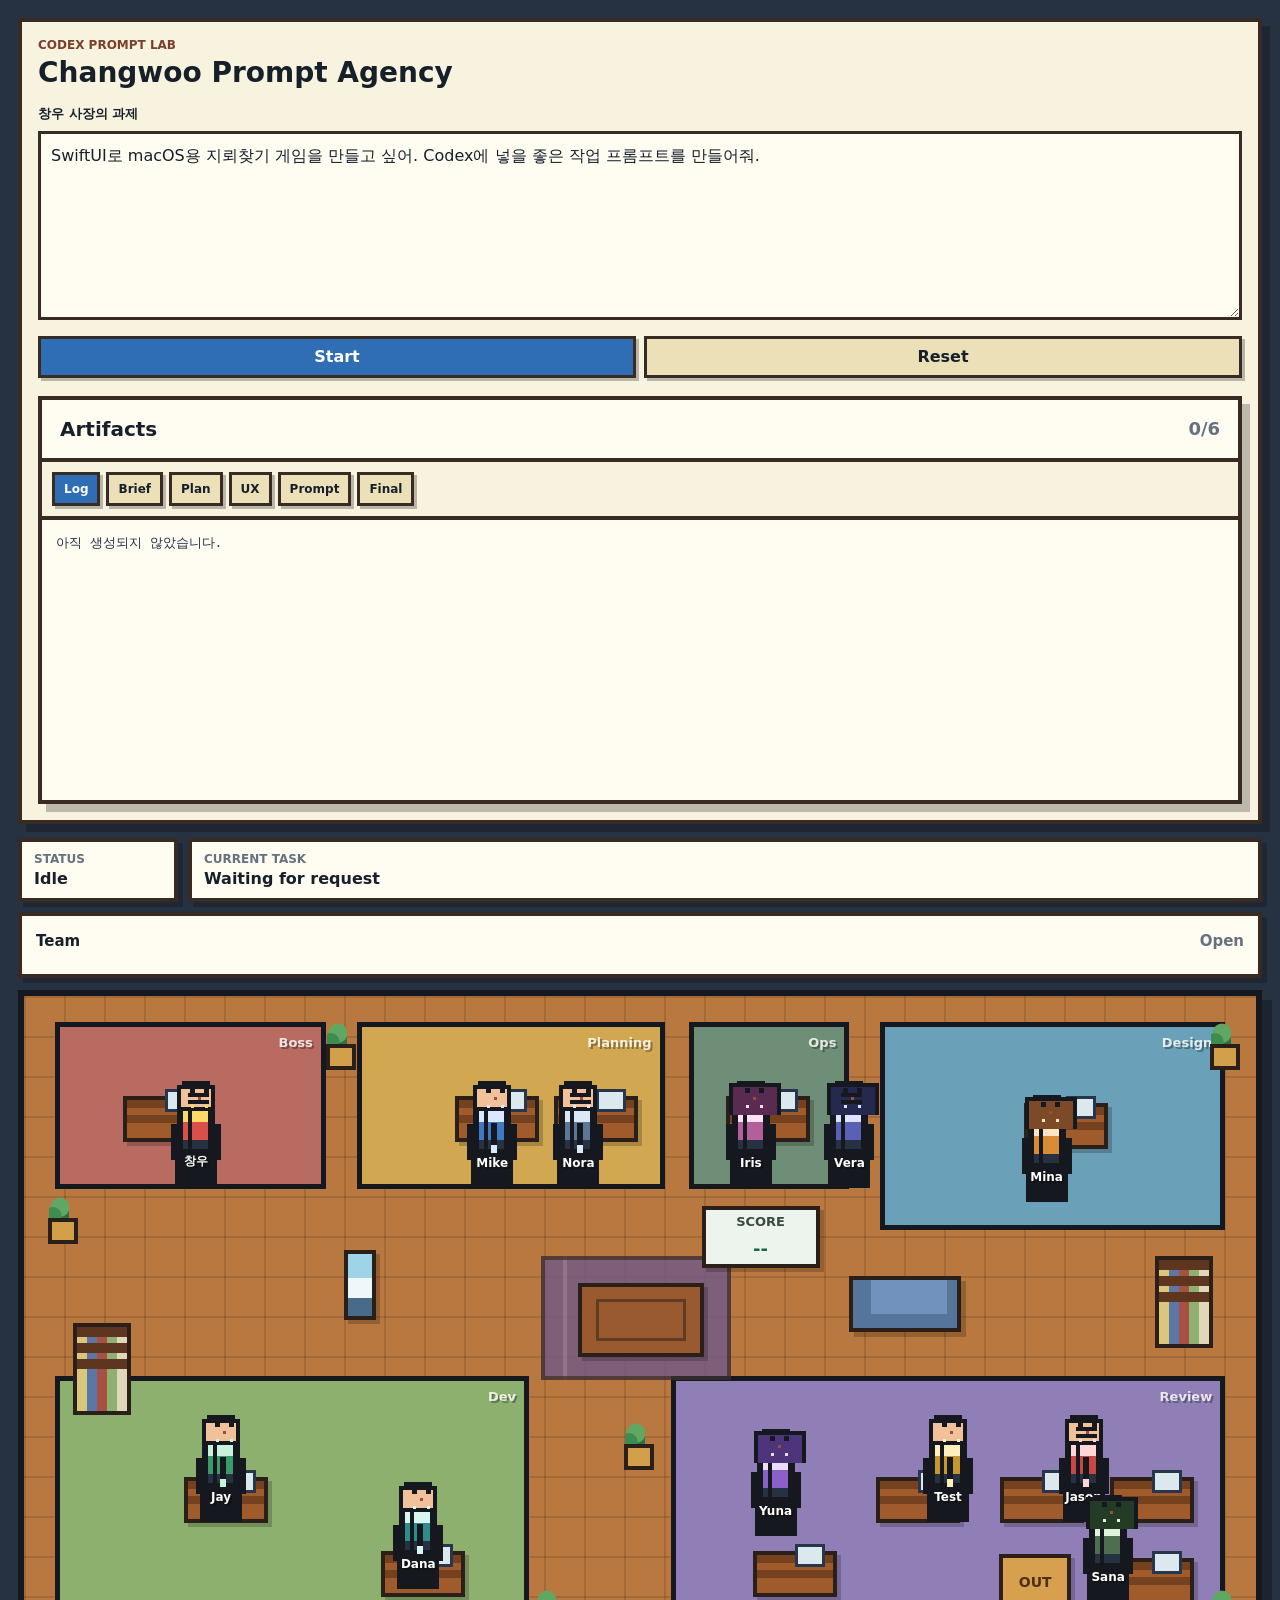
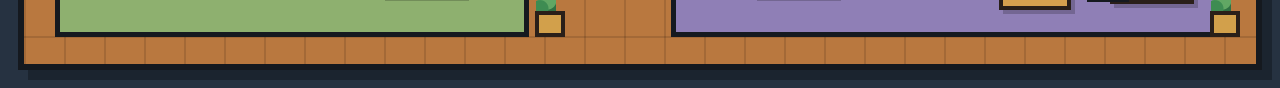
==== office-game.html @ 357b3145 "Add chat export clear and score fallback support" ====
<!doctype html>
<html lang="ko">
  <head>
    <meta charset="utf-8" />
    <meta name="viewport" content="width=device-width, initial-scale=1" />
    <title>Pixel AI Agency Office</title>
    <link rel="stylesheet" href="./office-game.css" />
  </head>
  <body>
    <main class="game-shell">
      <section class="game-layout">
        <aside class="side-panel">
          <div class="brand-block">
            <p class="eyebrow">Codex prompt lab</p>
            <h1>Changwoo Prompt Agency</h1>
          </div>

          <label for="requestInput">창우 사장의 과제</label>
          <textarea id="requestInput" rows="7">SwiftUI로 macOS용 지뢰찾기 게임을 만들고 싶어. Codex에 넣을 좋은 작업 프롬프트를 만들어줘.</textarea>

          <div class="button-row">
            <button id="startButton" type="button">Start</button>
            <button id="resetButton" class="secondary" type="button">Reset</button>
          </div>

          <aside class="artifact-panel" id="artifactPanel">
            <div class="panel-head">
              <button id="artifactToggle" class="artifact-toggle" type="button" aria-expanded="true">
                <span>Artifacts</span>
                <strong id="artifactCount">0/6</strong>
              </button>
            </div>
            <div class="artifact-tabs">
              <button class="artifact-tab active" data-artifact="log">Log</button>
              <button class="artifact-tab" data-artifact="brief">Brief</button>
              <button class="artifact-tab" data-artifact="plan">Plan</button>
              <button class="artifact-tab" data-artifact="design">UX</button>
              <button class="artifact-tab" data-artifact="dev">Prompt</button>
              <button class="artifact-tab" data-artifact="final">Final</button>
            </div>
            <pre id="artifactOutput">아직 실행 전입니다.</pre>
          </aside>
        </aside>

        <section class="office-wrap">
          <div class="hud">
            <div>
              <span>Status</span>
              <strong id="statusText">Idle</strong>
            </div>
            <div>
              <span>Current task</span>
              <strong id="taskText">Waiting for request</strong>
            </div>
            <details class="team-drawer">
              <summary>Team</summary>
              <div class="team-drawer-body">
                <section class="team-list" aria-label="AI agents">
                  <button class="team-member" type="button" data-agent-card="changwoo">
                    <span class="swatch boss"></span>
                    <span>
                      <strong>창우</strong>
                      <small>Boss</small>
                    </span>
                  </button>
                  <button class="team-member" type="button" data-agent-card="mike">
                    <span class="swatch pm"></span>
                    <span>
                      <strong>Mike</strong>
                      <small>PM</small>
                    </span>
                  </button>
                  <button class="team-member" type="button" data-agent-card="mina">
                    <span class="swatch design"></span>
                    <span>
                      <strong>Mina</strong>
                      <small>UX Planner</small>
                    </span>
                  </button>
                  <button class="team-member" type="button" data-agent-card="jay">
                    <span class="swatch dev"></span>
                    <span>
                      <strong>Jay</strong>
                      <small>Tech Writer</small>
                    </span>
                  </button>
                  <button class="team-member" type="button" data-agent-card="yuna">
                    <span class="swatch review"></span>
                    <span>
                      <strong>Yuna</strong>
                      <small>QA Reviewer</small>
                    </span>
                  </button>
                  <button class="team-member" type="button" data-agent-card="nora">
                    <span class="swatch scope"></span>
                    <span>
                      <strong>Nora</strong>
                      <small>Scope</small>
                    </span>
                  </button>
                  <button class="team-member" type="button" data-agent-card="dana">
                    <span class="swatch dx"></span>
                    <span>
                      <strong>Dana</strong>
                      <small>DX</small>
                    </span>
                  </button>
                  <button class="team-member" type="button" data-agent-card="testkim">
                    <span class="swatch qa"></span>
                    <span>
                      <strong>Test Kim</strong>
                      <small>QA</small>
                    </span>
                  </button>
                  <button class="team-member" type="button" data-agent-card="jason">
                    <span class="swatch redteam"></span>
                    <span>
                      <strong>Jason</strong>
                      <small>Red Team</small>
                    </span>
                  </button>
                  <button class="team-member" type="button" data-agent-card="sana">
                    <span class="swatch security"></span>
                    <span>
                      <strong>Sana</strong>
                      <small>Security</small>
                    </span>
                  </button>
                  <button class="team-member" type="button" data-agent-card="iris">
                    <span class="swatch editor"></span>
                    <span>
                      <strong>Iris</strong>
                      <small>Editor</small>
                    </span>
                  </button>
                  <button class="team-member" type="button" data-agent-card="vera">
                    <span class="swatch judge"></span>
                    <span>
                      <strong>Vera</strong>
                      <small>Judge</small>
                    </span>
                  </button>
                </section>
                <form class="agent-chat" id="agentChatForm">
                  <label for="agentQuestion">직원에게 질문</label>
                  <textarea id="agentQuestion" rows="3">Dana DX의 역할이 뭔가요?</textarea>
                  <button id="askAgentButton" type="submit">Ask <span id="selectedAgentLabel">Dana</span></button>
                </form>
                <div class="chat-actions">
                  <button id="exportChatButton" class="secondary compact" type="button">Export</button>
                  <button id="clearChatButton" class="secondary compact" type="button">Clear</button>
                </div>
                <p class="agent-chat-status" id="agentChatStatus">Dana DX 선택됨</p>
                <div class="agent-chat-log" id="agentChatLog" aria-live="polite"></div>
              </div>
            </details>
          </div>

          <div class="office-map" id="officeMap" aria-label="Pixel office map">
            <div class="room boss-room">
              <span>Boss</span>
            </div>
            <div class="room planning-room">
              <span>Planning</span>
            </div>
            <div class="room design-room">
              <span>Design</span>
            </div>
            <div class="room dev-room">
              <span>Dev</span>
            </div>
            <div class="room review-room">
              <span>Review</span>
            </div>
            <div class="room ops-room">
              <span>Ops</span>
            </div>

            <div class="desk desk-boss"></div>
            <div class="desk desk-pm"></div>
            <div class="desk desk-design"></div>
            <div class="desk desk-dev"></div>
            <div class="desk desk-review"></div>
            <div class="desk desk-scope"></div>
            <div class="desk desk-dx"></div>
            <div class="desk desk-qa"></div>
            <div class="desk desk-redteam"></div>
            <div class="desk desk-security"></div>
            <div class="desk desk-editor"></div>
            <div class="desk desk-judge"></div>
            <div class="meeting-table"></div>
            <div class="rug rug-meeting"></div>
            <div class="bookshelf bookshelf-left"></div>
            <div class="bookshelf bookshelf-right"></div>
            <div class="whiteboard whiteboard-main" id="scoreBoard">SCORE<br /><strong>--</strong></div>
            <div class="sofa sofa-lounge"></div>
            <div class="water-cooler"></div>
            <div class="plant plant-a"></div>
            <div class="plant plant-b"></div>
            <div class="plant plant-c"></div>
            <div class="plant plant-d"></div>
            <div class="plant plant-e"></div>
            <div class="plant plant-f"></div>
            <div class="delivery-box" id="deliveryBox">OUT</div>

            <div class="paper request-paper" id="requestPaper">TASK</div>
            <div class="paper brief-paper" id="briefPaper">BRF</div>
            <div class="paper draft-paper" id="draftPaper">CHK</div>
            <div class="paper final-paper" id="finalPaper">PRM</div>

            <div class="agent boss-agent" data-agent="changwoo">
              <div class="speech"></div>
              <div class="sprite"><span></span></div>
              <strong>창우</strong>
            </div>
            <div class="agent pm-agent" data-agent="mike">
              <div class="speech"></div>
              <div class="sprite"><span></span></div>
              <strong>Mike</strong>
            </div>
            <div class="agent design-agent" data-agent="mina">
              <div class="speech"></div>
              <div class="sprite"><span></span></div>
              <strong>Mina</strong>
            </div>
            <div class="agent dev-agent" data-agent="jay">
              <div class="speech"></div>
              <div class="sprite"><span></span></div>
              <strong>Jay</strong>
            </div>
            <div class="agent review-agent" data-agent="yuna">
              <div class="speech"></div>
              <div class="sprite"><span></span></div>
              <strong>Yuna</strong>
            </div>
            <div class="agent scope-agent" data-agent="nora">
              <div class="speech"></div>
              <div class="sprite"><span></span></div>
              <strong>Nora</strong>
            </div>
            <div class="agent dx-agent" data-agent="dana">
              <div class="speech"></div>
              <div class="sprite"><span></span></div>
              <strong>Dana</strong>
            </div>
            <div class="agent qa-agent" data-agent="testkim">
              <div class="speech"></div>
              <div class="sprite"><span></span></div>
              <strong>Test</strong>
            </div>
            <div class="agent redteam-agent" data-agent="jason">
              <div class="speech"></div>
              <div class="sprite"><span></span></div>
              <strong>Jason</strong>
            </div>
            <div class="agent security-agent" data-agent="sana">
              <div class="speech"></div>
              <div class="sprite"><span></span></div>
              <strong>Sana</strong>
            </div>
            <div class="agent editor-agent" data-agent="iris">
              <div class="speech"></div>
              <div class="sprite"><span></span></div>
              <strong>Iris</strong>
            </div>
            <div class="agent judge-agent" data-agent="vera">
              <div class="speech"></div>
              <div class="sprite"><span></span></div>
              <strong>Vera</strong>
            </div>
          </div>
        </section>

      </section>
    </main>

    <script src="./office-game.js"></script>
  </body>
</html>
---- office-game.css ----
:root {
  --ink: #17202a;
  --muted: #66717f;
  --panel: #f7f3df;
  --panel-line: #372b24;
  --floor: #b9783f;
  --floor-dark: #9d6333;
  --wall: #dae7e7;
  --blue-room: #6aa0b8;
  --green-room: #8eb06f;
  --red-room: #b96b62;
  --purple-room: #8f7fb6;
  --yellow-room: #d1a751;
  --boss: #db4f4a;
  --pm: #3f78c5;
  --design: #d88c36;
  --dev: #3c9b6d;
  --review: #8a61c9;
  --scope: #5d7896;
  --dx: #2f8c8c;
  --qa: #c4972f;
  --redteam: #c74747;
  --security: #4d6f50;
  --editor: #b35f9b;
  --judge: #5960b5;
  --scale: min(1px, calc((100vw - 560px) / 980));
}

* {
  box-sizing: border-box;
}

body {
  margin: 0;
  min-height: 100vh;
  background: #263241;
  color: var(--ink);
  font-family:
    Inter, ui-sans-serif, system-ui, -apple-system, BlinkMacSystemFont, "Segoe UI",
    sans-serif;
}

button,
textarea {
  font: inherit;
}

.game-shell {
  min-height: 100vh;
  padding: 18px;
}

.game-layout {
  display: grid;
  grid-template-columns: 280px minmax(0, 1fr);
  gap: 14px;
  max-width: 1740px;
  margin: 0 auto;
}

.side-panel,
.artifact-panel {
  border: 4px solid var(--panel-line);
  background: var(--panel);
  box-shadow: 8px 8px 0 rgba(0, 0, 0, 0.24);
}

.side-panel {
  padding: 16px;
  max-height: calc(100vh - 36px);
  overflow: auto;
}

.brand-block {
  margin-bottom: 18px;
}

.eyebrow {
  margin: 0 0 6px;
  color: #7b3f2f;
  font-size: 12px;
  font-weight: 900;
  text-transform: uppercase;
}

h1,
h2,
p {
  margin-top: 0;
}

h1 {
  margin-bottom: 0;
  font-size: 28px;
  line-height: 1.05;
  letter-spacing: 0;
}

label {
  display: block;
  margin-bottom: 8px;
  font-size: 13px;
  font-weight: 900;
}

textarea {
  width: 100%;
  resize: vertical;
  min-height: 150px;
  padding: 10px;
  border: 3px solid var(--panel-line);
  background: #fffdf2;
  color: var(--ink);
  line-height: 1.45;
}

.button-row {
  display: grid;
  grid-template-columns: 1fr 1fr;
  gap: 8px;
  margin: 12px 0 18px;
}

button {
  min-height: 42px;
  border: 3px solid var(--panel-line);
  background: #2f6db5;
  color: white;
  cursor: pointer;
  font-weight: 900;
  box-shadow: 3px 3px 0 rgba(0, 0, 0, 0.25);
}

button.secondary {
  background: #ebe0b8;
  color: var(--ink);
}

button.compact {
  min-height: 34px;
  font-size: 12px;
}

button:disabled {
  cursor: not-allowed;
  opacity: 0.6;
}

.team-list {
  display: grid;
  grid-template-columns: repeat(2, minmax(0, 1fr));
  gap: 6px;
  max-height: 240px;
  overflow: auto;
  padding: 8px;
}

.team-member {
  display: grid;
  grid-template-columns: 28px 1fr;
  gap: 10px;
  align-items: center;
  min-height: 52px;
  padding: 6px 8px;
  border: 2px solid transparent;
  background: #fffdf2;
  color: var(--ink);
  text-align: left;
  box-shadow: none;
}

.team-member.active {
  border-color: var(--panel-line);
  background: #fff5bd;
}

.swatch {
  width: 24px;
  height: 24px;
  border: 3px solid var(--panel-line);
}

.swatch.boss {
  background: var(--boss);
}

.swatch.pm {
  background: var(--pm);
}

.swatch.design {
  background: var(--design);
}

.swatch.dev {
  background: var(--dev);
}

.swatch.review {
  background: var(--review);
}

.swatch.scope {
  background: var(--scope);
}

.swatch.dx {
  background: var(--dx);
}

.swatch.qa {
  background: var(--qa);
}

.swatch.redteam {
  background: var(--redteam);
}

.swatch.security {
  background: var(--security);
}

.swatch.editor {
  background: var(--editor);
}

.swatch.judge {
  background: var(--judge);
}

.team-member strong,
.team-member small {
  display: block;
}

.team-member small {
  color: var(--muted);
  font-size: 12px;
}

.office-wrap {
  min-width: 0;
}

.artifact-panel {
  min-width: 0;
  max-height: none;
  overflow: hidden;
  transform: none;
  transition: none;
}

.artifact-panel.collapsed .artifact-tabs,
.artifact-panel.collapsed #artifactOutput {
  display: none;
}

.hud {
  display: grid;
  grid-template-columns: 160px minmax(0, 1fr) 360px;
  gap: 10px;
  margin-bottom: 12px;
}

.hud > div,
.team-drawer {
  border: 4px solid var(--panel-line);
  background: #fffdf2;
  padding: 10px 12px;
  box-shadow: 5px 5px 0 rgba(0, 0, 0, 0.22);
}

.hud span,
.hud strong {
  display: block;
}

.hud span {
  color: var(--muted);
  font-size: 12px;
  font-weight: 900;
  text-transform: uppercase;
}

.hud strong {
  margin-top: 3px;
  font-size: 16px;
}

.team-drawer {
  position: relative;
  padding: 0;
  z-index: 30;
}

.team-drawer summary {
  min-height: 58px;
  padding: 16px 14px;
  color: var(--ink);
  cursor: pointer;
  font-size: 15px;
  font-weight: 900;
  list-style: none;
}

.team-drawer summary::-webkit-details-marker {
  display: none;
}

.team-drawer summary::after {
  float: right;
  color: var(--muted);
  content: "Open";
}

.team-drawer[open] summary {
  border-bottom: 4px solid var(--panel-line);
}

.team-drawer[open] summary::after {
  content: "Close";
}

.team-drawer-body {
  position: absolute;
  top: calc(100% + 4px);
  right: -4px;
  left: -4px;
  max-height: calc(100vh - 190px);
  overflow: auto;
  border: 4px solid var(--panel-line);
  background: var(--panel);
  box-shadow: 8px 8px 0 rgba(0, 0, 0, 0.24);
}

.agent-chat {
  display: grid;
  gap: 8px;
  padding: 10px;
  border-top: 4px solid var(--panel-line);
}

.agent-chat textarea {
  min-height: 78px;
  resize: vertical;
}

.chat-actions {
  display: grid;
  grid-template-columns: 1fr 1fr;
  gap: 8px;
  padding: 0 10px 10px;
}

.agent-chat-status {
  margin: 0;
  padding: 10px;
  border-top: 4px solid var(--panel-line);
  color: var(--muted);
  font-size: 12px;
  font-weight: 900;
}

.agent-chat-log {
  display: grid;
  gap: 8px;
  min-height: 120px;
  max-height: 220px;
  padding: 10px;
  overflow: auto;
  border-top: 4px solid var(--panel-line);
  background: #fffdf2;
  color: #213044;
  font-size: 12px;
  line-height: 1.45;
}

.chat-entry {
  border: 3px solid #d2c6a0;
  background: #fff9dc;
  padding: 8px;
}

.chat-entry strong,
.chat-entry span {
  display: block;
}

.chat-entry strong {
  margin-bottom: 5px;
  color: var(--ink);
}

.chat-entry span {
  color: var(--muted);
  font-size: 11px;
  font-weight: 900;
}

.chat-question,
.chat-answer {
  margin: 6px 0 0;
}

.office-map {
  position: relative;
  width: 100%;
  height: clamp(620px, 56vw, 780px);
  overflow: hidden;
  border: 6px solid #15191f;
  background-color: var(--floor);
  background-image:
    linear-gradient(rgba(0, 0, 0, 0.12) 2px, transparent 2px),
    linear-gradient(90deg, rgba(0, 0, 0, 0.12) 2px, transparent 2px);
  background-size: 40px 40px;
  image-rendering: pixelated;
  box-shadow: 10px 10px 0 rgba(0, 0, 0, 0.28);
}

.room {
  position: absolute;
  display: flex;
  align-items: flex-start;
  justify-content: flex-end;
  padding: 8px;
  border: 5px solid #15191f;
  color: rgba(255, 255, 255, 0.82);
  font-size: 13px;
  font-weight: 900;
  text-shadow: 2px 2px 0 rgba(0, 0, 0, 0.32);
}

.boss-room {
  left: 2.5%;
  top: 4%;
  width: 22%;
  height: 25%;
  background: var(--red-room);
}

.planning-room {
  left: 27%;
  top: 4%;
  width: 25%;
  height: 25%;
  background: var(--yellow-room);
}

.design-room {
  right: 2.5%;
  top: 4%;
  width: 28%;
  height: 31%;
  background: var(--blue-room);
}

.dev-room {
  left: 2.5%;
  bottom: 4%;
  width: 38.5%;
  height: 39%;
  background: var(--green-room);
}

.review-room {
  right: 2.5%;
  bottom: 4%;
  width: 45%;
  height: 39%;
  background: var(--purple-room);
}

.ops-room {
  left: 54%;
  top: 4%;
  width: 13%;
  height: 25%;
  background: #6f8e78;
}

.desk,
.meeting-table,
.delivery-box,
.paper {
  position: absolute;
  border: 4px solid #2a1f19;
  box-shadow: 4px 4px 0 rgba(0, 0, 0, 0.2);
}

.desk {
  width: 84px;
  height: 46px;
  background:
    linear-gradient(#75411f 0 8px, transparent 8px 15px, #75411f 15px 23px, transparent 23px),
    #a05b2c;
}

.desk::after {
  position: absolute;
  right: 8px;
  top: -11px;
  width: 24px;
  height: 17px;
  border: 3px solid #27364a;
  background: #dbe9ee;
  content: "";
}

.desk-boss {
  left: 8%;
  top: 15%;
}

.desk-pm {
  left: 35%;
  top: 15%;
}

.desk-design {
  right: 12%;
  top: 16%;
}

.desk-dev {
  left: 13%;
  bottom: 21%;
}

.desk-review {
  right: 24%;
  bottom: 21%;
}

.desk-scope {
  left: 43%;
  top: 15%;
}

.desk-dx {
  left: 29%;
  bottom: 10%;
}

.desk-qa {
  right: 14%;
  bottom: 21%;
}

.desk-redteam {
  right: 5%;
  bottom: 21%;
}

.desk-security {
  right: 5%;
  bottom: 9%;
}

.desk-editor {
  left: 57%;
  top: 15%;
}

.desk-judge {
  right: 34%;
  bottom: 10%;
}

.meeting-table {
  left: 45%;
  top: 43%;
  width: 126px;
  height: 74px;
  background: #9a5a2f;
  z-index: 2;
}

.meeting-table::before {
  position: absolute;
  left: 14px;
  top: 12px;
  right: 14px;
  bottom: 12px;
  border: 3px solid rgba(42, 31, 25, 0.5);
  content: "";
}

.delivery-box {
  right: 15%;
  bottom: 8%;
  display: grid;
  width: 72px;
  height: 56px;
  place-items: center;
  background: #d6a04e;
  color: #4d301b;
  font-size: 14px;
  font-weight: 900;
}

.delivery-box.complete {
  background: #fff0a6;
  animation: pop 650ms steps(2) 2;
}

.paper {
  display: grid;
  width: 42px;
  height: 34px;
  place-items: center;
  background: #f7f1d1;
  color: #2f3b4b;
  font-size: 11px;
  font-weight: 900;
  opacity: 0;
  transform: translateY(8px);
}

.paper.visible {
  opacity: 1;
  transform: translateY(0);
}

.request-paper {
  left: 18%;
  top: 14%;
}

.brief-paper {
  left: 48%;
  top: 14%;
}

.draft-paper {
  left: 18%;
  bottom: 20%;
}

.final-paper {
  right: 17%;
  bottom: 19%;
}

.rug,
.bookshelf,
.whiteboard,
.sofa,
.water-cooler,
.plant {
  position: absolute;
  image-rendering: pixelated;
}

.rug {
  left: 42%;
  top: 39%;
  width: 190px;
  height: 124px;
  border: 4px solid rgba(42, 31, 25, 0.75);
  background:
    linear-gradient(90deg, transparent 0 18px, rgba(255, 255, 255, 0.16) 18px 22px, transparent 22px),
    #705a88;
  opacity: 0.8;
}

.bookshelf {
  width: 58px;
  height: 92px;
  border: 4px solid #2a1f19;
  background:
    linear-gradient(#5e351e 0 10px, transparent 10px 16px, #5e351e 16px 26px, transparent 26px 32px, #5e351e 32px 42px, transparent 42px),
    linear-gradient(90deg, #d8c77d 0 10px, #5b77a7 10px 20px, #a85043 20px 30px, #8fb06f 30px 40px, #e0d7b8 40px 50px),
    #8d532b;
}

.bookshelf-left {
  left: 4%;
  top: 49%;
}

.bookshelf-right {
  right: 3.5%;
  top: 39%;
}

.whiteboard {
  left: 55%;
  top: 31.5%;
  display: grid;
  width: 118px;
  height: 62px;
  place-items: center;
  border: 4px solid #2a1f19;
  background: #edf3ed;
  color: #3b4a3d;
  font-size: 13px;
  font-weight: 900;
  box-shadow: 4px 4px 0 rgba(0, 0, 0, 0.2);
  line-height: 1.15;
  text-align: center;
}

.whiteboard strong {
  display: block;
  color: #1d6840;
  font-size: 18px;
}

.sofa {
  left: 67%;
  top: 42%;
  width: 112px;
  height: 56px;
  border: 4px solid #2a1f19;
  background:
    linear-gradient(90deg, #55759b 0 18px, transparent 18px 94px, #55759b 94px),
    linear-gradient(#7192bc 0 34px, #55759b 34px);
  box-shadow: 5px 5px 0 rgba(0, 0, 0, 0.2);
}

.water-cooler {
  left: 26%;
  top: 38%;
  width: 32px;
  height: 70px;
  border: 4px solid #2a1f19;
  background:
    linear-gradient(#9fd3e7 0 24px, #eef8fb 24px 44px, #476b88 44px),
    #eef8fb;
  box-shadow: 4px 4px 0 rgba(0, 0, 0, 0.2);
}

.plant {
  width: 34px;
  height: 48px;
}

.plant::before {
  position: absolute;
  left: 7px;
  top: 0;
  width: 20px;
  height: 28px;
  background:
    radial-gradient(circle at 20% 70%, #3e8c52 0 8px, transparent 9px),
    radial-gradient(circle at 55% 40%, #61a764 0 9px, transparent 10px),
    radial-gradient(circle at 80% 75%, #2f7143 0 8px, transparent 9px);
  content: "";
}

.plant::after {
  position: absolute;
  left: 6px;
  bottom: 0;
  width: 22px;
  height: 18px;
  border: 4px solid #2a1f19;
  background: #d2a04b;
  content: "";
}

.plant-a {
  left: 1.5%;
  top: 30%;
}

.plant-b {
  left: 24%;
  top: 4%;
}

.plant-c {
  right: 1.5%;
  top: 4%;
}

.plant-d {
  left: 41%;
  bottom: 4%;
}

.plant-e {
  right: 49%;
  bottom: 29%;
}

.plant-f {
  right: 1.5%;
  bottom: 4%;
}

.agent {
  position: absolute;
  left: calc(var(--x) * 1%);
  top: calc(var(--y) * 1%);
  width: 58px;
  height: 76px;
  transform: translate(-50%, -50%);
  transition:
    left 640ms steps(10),
    top 640ms steps(10);
  z-index: 10;
  cursor: pointer;
}

.agent.walking .sprite {
  animation: walk 260ms steps(2) infinite;
}

.agent strong {
  position: absolute;
  left: 50%;
  bottom: -3px;
  min-width: 58px;
  transform: translateX(-50%);
  color: white;
  font-size: 12px;
  text-align: center;
  text-shadow: 2px 2px 0 #111;
}

.sprite {
  position: absolute;
  left: 50%;
  bottom: 14px;
  width: 34px;
  height: 46px;
  transform: translateX(-50%);
  border: 4px solid #15191f;
  background:
    linear-gradient(90deg, transparent 0 5px, #15191f 5px 9px, transparent 9px 25px, #15191f 25px 29px, transparent 29px),
    linear-gradient(var(--agent-accent) 0 11px, var(--agent-color) 11px 29px, #263241 29px 46px);
  box-shadow:
    -13px 12px 0 -5px #15191f,
    13px 12px 0 -5px #15191f,
    -7px 38px 0 -3px #15191f,
    7px 38px 0 -3px #15191f,
    0 -20px 0 -2px #f0c19a,
    0 -20px 0 2px #15191f,
    0 -29px 0 -7px var(--hair-color),
    0 -29px 0 -3px #15191f;
}

.sprite span {
  position: absolute;
  left: 7px;
  top: -23px;
  width: 5px;
  height: 5px;
  background: #15191f;
  box-shadow:
    14px 0 0 #15191f,
    7px 8px 0 -1px #9d4d3f,
    0 16px 0 -1px var(--agent-accent),
    14px 16px 0 -1px var(--agent-accent);
}

.sprite::before,
.sprite::after {
  position: absolute;
  content: "";
}

.design-agent .sprite::before,
.review-agent .sprite::before,
.security-agent .sprite::before,
.editor-agent .sprite::before,
.judge-agent .sprite::before {
  left: -9px;
  top: -28px;
  width: 44px;
  height: 28px;
  border: 4px solid #15191f;
  border-bottom: 0;
  background:
    linear-gradient(90deg, var(--hair-color) 0 9px, transparent 9px 35px, var(--hair-color) 35px),
    var(--hair-color);
  z-index: -1;
}

.pm-agent .sprite::before,
.dev-agent .sprite::before,
.dx-agent .sprite::before,
.qa-agent .sprite::before,
.redteam-agent .sprite::before,
.scope-agent .sprite::before {
  left: 12px;
  top: 12px;
  width: 6px;
  height: 22px;
  background: #15191f;
  box-shadow: 0 8px 0 var(--agent-accent);
}

.boss-agent .sprite::after,
.scope-agent .sprite::after,
.redteam-agent .sprite::after,
.judge-agent .sprite::after {
  left: 5px;
  top: -18px;
  width: 21px;
  height: 4px;
  background: #15191f;
  box-shadow: 0 7px 0 #15191f;
}

.boss-agent {
  --agent-color: var(--boss);
  --agent-accent: #ffd966;
  --hair-color: #2a1f19;
}

.pm-agent {
  --agent-color: var(--pm);
  --agent-accent: #dce8ff;
  --hair-color: #1b2433;
}

.design-agent {
  --agent-color: var(--design);
  --agent-accent: #ffe4c1;
  --hair-color: #7d4a28;
}

.dev-agent {
  --agent-color: var(--dev);
  --agent-accent: #c8f2dc;
  --hair-color: #2c2c2c;
}

.review-agent {
  --agent-color: var(--review);
  --agent-accent: #eadcff;
  --hair-color: #4e347a;
}

.scope-agent {
  --agent-color: var(--scope);
  --agent-accent: #dce8f5;
  --hair-color: #263241;
}

.dx-agent {
  --agent-color: var(--dx);
  --agent-accent: #d9f6f1;
  --hair-color: #1f4f4f;
}

.qa-agent {
  --agent-color: var(--qa);
  --agent-accent: #fff1bd;
  --hair-color: #5c4318;
}

.redteam-agent {
  --agent-color: var(--redteam);
  --agent-accent: #ffd6d6;
  --hair-color: #2a1f19;
}

.security-agent {
  --agent-color: var(--security);
  --agent-accent: #e0f1dc;
  --hair-color: #243b25;
}

.editor-agent {
  --agent-color: var(--editor);
  --agent-accent: #ffe0f5;
  --hair-color: #5a2b50;
}

.judge-agent {
  --agent-color: var(--judge);
  --agent-accent: #dfe2ff;
  --hair-color: #25294f;
}

.speech {
  position: absolute;
  left: 50%;
  bottom: 68px;
  display: none;
  min-width: 132px;
  max-width: 220px;
  padding: 8px 10px;
  transform: translateX(-50%);
  border: 3px solid #15191f;
  background: #fffdf2;
  color: var(--ink);
  font-size: 12px;
  font-weight: 800;
  line-height: 1.3;
  box-shadow: 4px 4px 0 rgba(0, 0, 0, 0.25);
  z-index: 20;
}

.speech.show {
  display: block;
  animation: bubble-in 160ms steps(2);
}

.speech::after {
  position: absolute;
  left: 50%;
  bottom: -10px;
  width: 12px;
  height: 12px;
  transform: translateX(-50%) rotate(45deg);
  border-right: 3px solid #15191f;
  border-bottom: 3px solid #15191f;
  background: #fffdf2;
  content: "";
}

.panel-head {
  padding: 0;
  border-bottom: 4px solid var(--panel-line);
}

.artifact-toggle {
  display: flex;
  width: 100%;
  min-height: 58px;
  align-items: center;
  justify-content: space-between;
  padding: 0 18px;
  border: 0;
  background: #fffdf2;
  color: var(--ink);
  box-shadow: none;
  font-size: 20px;
}

.artifact-toggle strong {
  color: var(--muted);
  font-size: 18px;
  font-weight: 900;
}

.artifact-tabs {
  display: flex;
  flex-wrap: wrap;
  gap: 6px;
  padding: 10px;
  border-bottom: 4px solid var(--panel-line);
}

.artifact-tab {
  min-height: 34px;
  padding: 0 9px;
  background: #ebe0b8;
  color: var(--ink);
  font-size: 12px;
}

.artifact-tab.active {
  background: #2f6db5;
  color: white;
}

pre {
  min-height: 360px;
  max-height: calc(72vh - 118px);
  margin: 0;
  padding: 14px;
  overflow: auto;
  background: #fffdf2;
  color: #213044;
  font-size: 13px;
  line-height: 1.55;
  white-space: pre-wrap;
}

@keyframes walk {
  0% {
    transform: translateX(-50%) translateY(0) skewX(-2deg);
  }

  100% {
    transform: translateX(-50%) translateY(-4px) skewX(2deg);
  }
}

@keyframes bubble-in {
  0% {
    transform: translateX(-50%) translateY(6px);
    opacity: 0;
  }

  100% {
    transform: translateX(-50%) translateY(0);
    opacity: 1;
  }
}

@keyframes pop {
  0%,
  100% {
    transform: scale(1);
  }

  50% {
    transform: scale(1.08);
  }
}

@media (max-width: 1360px) {
  .game-layout {
    grid-template-columns: 1fr;
  }

  .hud {
    grid-template-columns: 160px minmax(0, 1fr);
  }

  .team-drawer {
    grid-column: 1 / -1;
  }

  .office-map {
    height: min(70vw, calc(100vh - 210px), 680px);
    min-height: 520px;
  }

  pre {
    min-height: 280px;
  }
}

@media (max-width: 720px) {
  .game-shell {
    padding: 10px;
  }

  .office-map {
    height: 520px;
    min-height: 0;
  }

  .agent {
    transform: translate(-50%, -50%) scale(0.82);
  }

  .desk {
    transform: scale(0.82);
  }
}
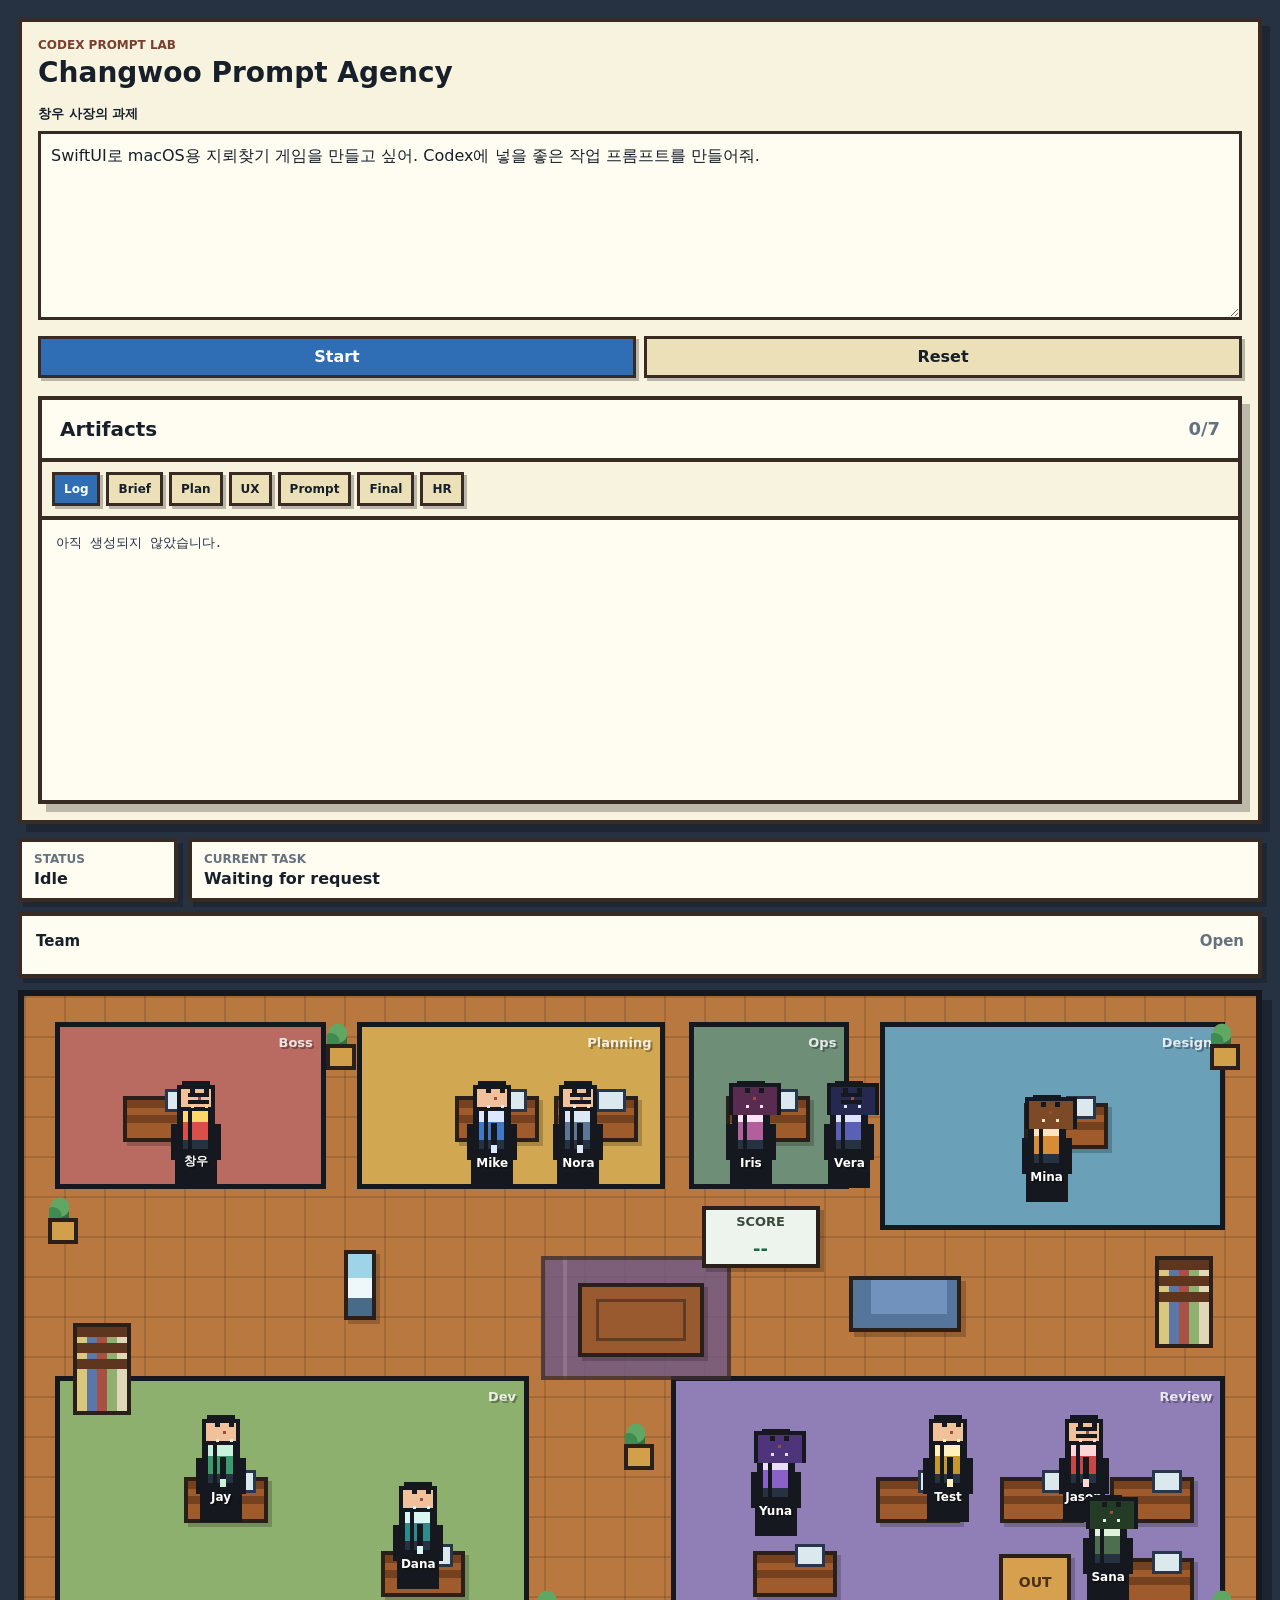
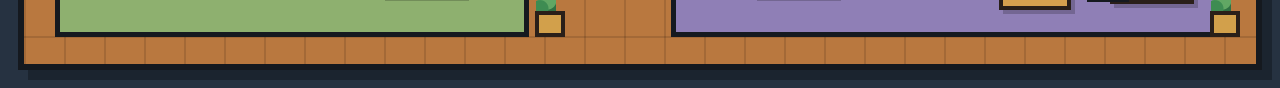
==== commit 35270aaf: "Add role backup and HR evaluation" ====
--- a/office-game.html
+++ b/office-game.html
@@ -27,7 +27,7 @@
             <div class="panel-head">
               <button id="artifactToggle" class="artifact-toggle" type="button" aria-expanded="true">
                 <span>Artifacts</span>
-                <strong id="artifactCount">0/6</strong>
+                <strong id="artifactCount">0/7</strong>
               </button>
             </div>
             <div class="artifact-tabs">
@@ -37,6 +37,7 @@
               <button class="artifact-tab" data-artifact="design">UX</button>
               <button class="artifact-tab" data-artifact="dev">Prompt</button>
               <button class="artifact-tab" data-artifact="final">Final</button>
+              <button class="artifact-tab" data-artifact="hr">HR</button>
             </div>
             <pre id="artifactOutput">아직 실행 전입니다.</pre>
           </aside>
@@ -140,6 +141,10 @@
                       <small>Judge</small>
                     </span>
                   </button>
+                </section>
+                <section class="model-routing" id="modelRouting" aria-label="Model routing">
+                  <strong>Model Routing</strong>
+                  <p>로컬 서버 연결 시 실제 모델 구성이 표시됩니다.</p>
                 </section>
                 <form class="agent-chat" id="agentChatForm">
                   <label for="agentQuestion">직원에게 질문</label>
--- a/office-game.css
+++ b/office-game.css
@@ -169,9 +169,37 @@
   box-shadow: none;
 }
 
+.team-member > span:last-child {
+  min-width: 0;
+}
+
 .team-member.active {
   border-color: var(--panel-line);
   background: #fff5bd;
+}
+
+.model-badge {
+  display: inline-block;
+  max-width: 100%;
+  margin-top: 4px;
+  padding: 2px 5px;
+  overflow: hidden;
+  border: 2px solid var(--panel-line);
+  background: #e9f1ff;
+  color: #233248;
+  font-size: 9px;
+  font-weight: 900;
+  line-height: 1.2;
+  text-overflow: ellipsis;
+  white-space: nowrap;
+}
+
+.model-badge.local {
+  background: #dbf4df;
+}
+
+.model-badge.api {
+  background: #ffe6b6;
 }
 
 .swatch {
@@ -331,6 +359,27 @@
   border: 4px solid var(--panel-line);
   background: var(--panel);
   box-shadow: 8px 8px 0 rgba(0, 0, 0, 0.24);
+}
+
+.model-routing {
+  display: grid;
+  gap: 6px;
+  padding: 10px;
+  border-top: 4px solid var(--panel-line);
+  background: #f7f1d7;
+  font-size: 11px;
+  line-height: 1.35;
+}
+
+.model-routing strong {
+  color: var(--ink);
+  font-size: 12px;
+}
+
+.model-routing p {
+  margin: 0;
+  color: var(--muted);
+  font-weight: 900;
 }
 
 .agent-chat {
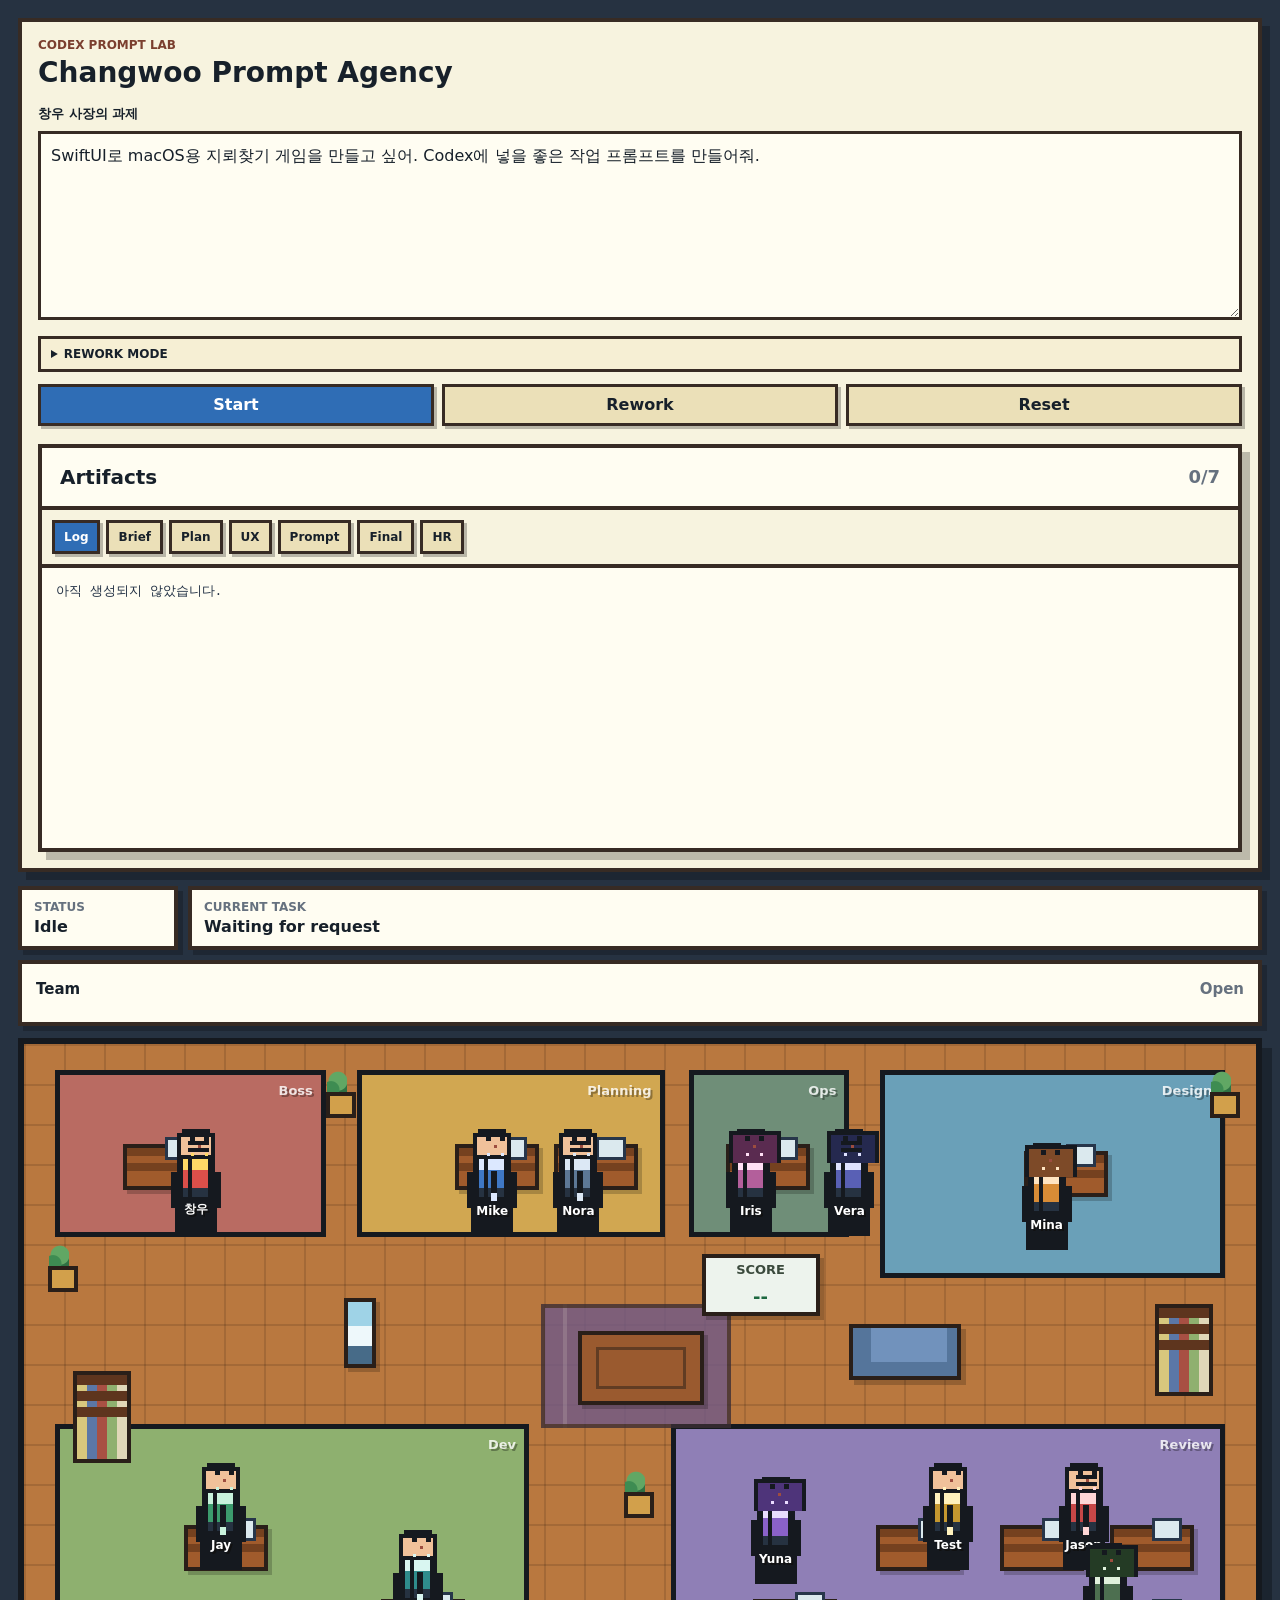
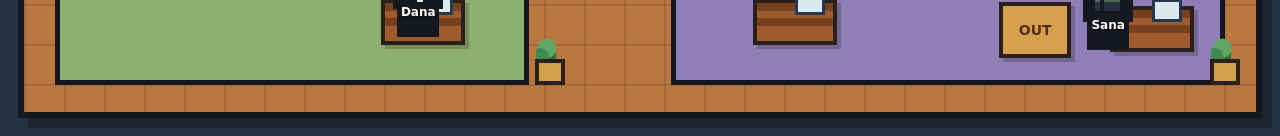
==== commit 047b14e3: "Add rework mode for Codex results" ====
--- a/office-game.html
+++ b/office-game.html
@@ -18,8 +18,15 @@
           <label for="requestInput">창우 사장의 과제</label>
           <textarea id="requestInput" rows="7">SwiftUI로 macOS용 지뢰찾기 게임을 만들고 싶어. Codex에 넣을 좋은 작업 프롬프트를 만들어줘.</textarea>
 
+          <details class="rework-panel">
+            <summary>Rework Mode</summary>
+            <label for="reworkInput">Codex 결과물 / 에러 / 수정 요청</label>
+            <textarea id="reworkInput" rows="5" placeholder="Codex가 만든 결과물, 에러 로그, 아쉬운 점을 붙여넣으세요."></textarea>
+          </details>
+
           <div class="button-row">
             <button id="startButton" type="button">Start</button>
+            <button id="reworkButton" class="secondary" type="button">Rework</button>
             <button id="resetButton" class="secondary" type="button">Reset</button>
           </div>
 
@@ -152,6 +159,7 @@
                   <button id="askAgentButton" type="submit">Ask <span id="selectedAgentLabel">Dana</span></button>
                 </form>
                 <div class="chat-actions">
+                  <button id="reviewArtifactButton" class="secondary compact" type="button">Review Final</button>
                   <button id="exportChatButton" class="secondary compact" type="button">Export</button>
                   <button id="clearChatButton" class="secondary compact" type="button">Clear</button>
                 </div>
--- a/office-game.css
+++ b/office-game.css
@@ -116,9 +116,34 @@
 
 .button-row {
   display: grid;
-  grid-template-columns: 1fr 1fr;
+  grid-template-columns: 1fr 1fr 1fr;
   gap: 8px;
   margin: 12px 0 18px;
+}
+
+.rework-panel {
+  margin-top: 12px;
+  border: 3px solid var(--panel-line);
+  background: #f6efd4;
+}
+
+.rework-panel summary {
+  padding: 8px 10px;
+  cursor: pointer;
+  font-size: 12px;
+  font-weight: 900;
+  text-transform: uppercase;
+}
+
+.rework-panel label {
+  margin: 8px 10px;
+}
+
+.rework-panel textarea {
+  min-height: 120px;
+  border-right: 0;
+  border-bottom: 0;
+  border-left: 0;
 }
 
 button {
@@ -396,7 +421,7 @@
 
 .chat-actions {
   display: grid;
-  grid-template-columns: 1fr 1fr;
+  grid-template-columns: 1fr 1fr 1fr;
   gap: 8px;
   padding: 0 10px 10px;
 }
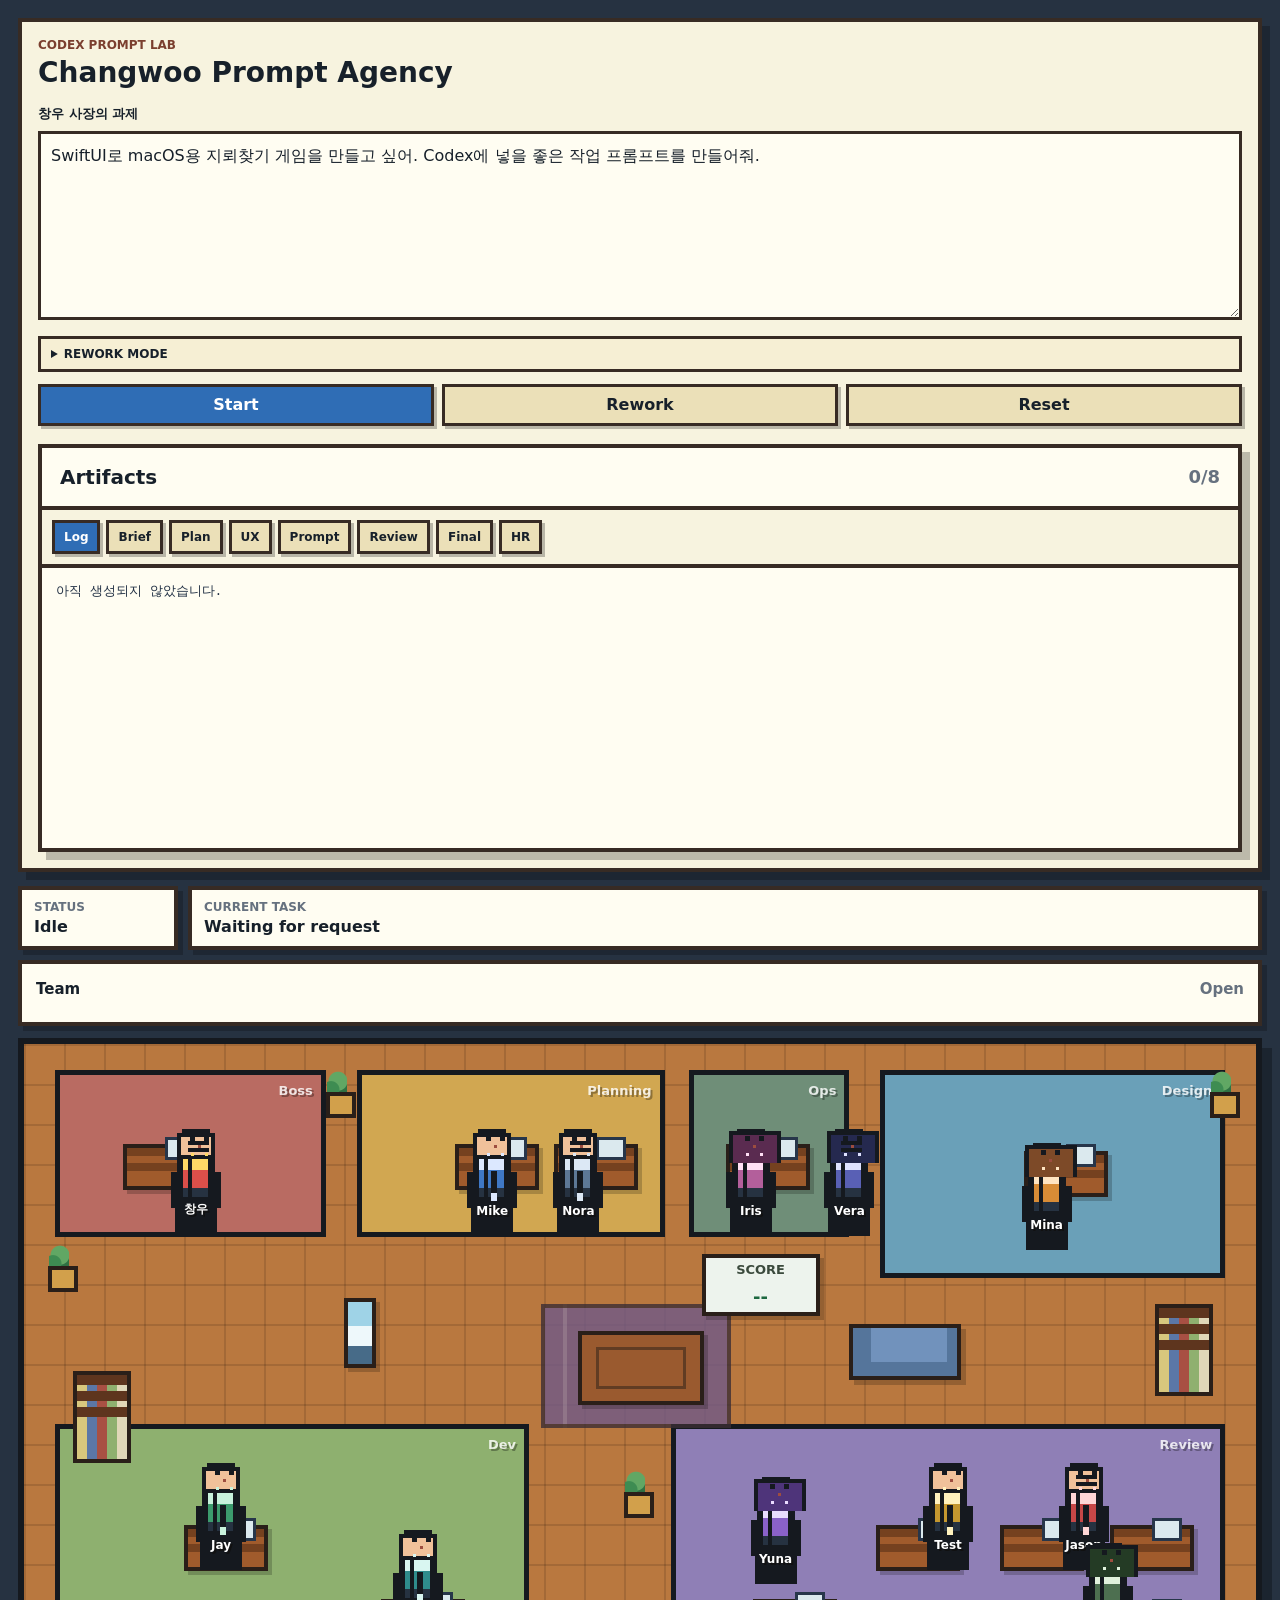
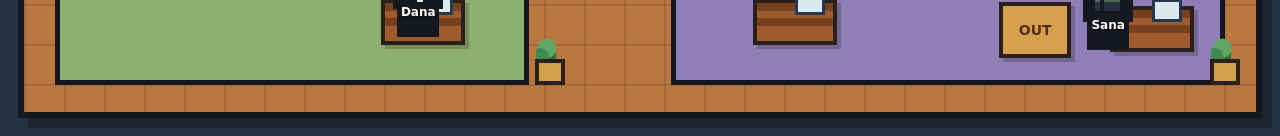
==== commit 3b629551: "Senior review hardening pass" ====
--- a/office-game.html
+++ b/office-game.html
@@ -34,7 +34,7 @@
             <div class="panel-head">
               <button id="artifactToggle" class="artifact-toggle" type="button" aria-expanded="true">
                 <span>Artifacts</span>
-                <strong id="artifactCount">0/7</strong>
+                <strong id="artifactCount">0/8</strong>
               </button>
             </div>
             <div class="artifact-tabs">
@@ -43,6 +43,7 @@
               <button class="artifact-tab" data-artifact="plan">Plan</button>
               <button class="artifact-tab" data-artifact="design">UX</button>
               <button class="artifact-tab" data-artifact="dev">Prompt</button>
+              <button class="artifact-tab" data-artifact="review">Review</button>
               <button class="artifact-tab" data-artifact="final">Final</button>
               <button class="artifact-tab" data-artifact="hr">HR</button>
             </div>
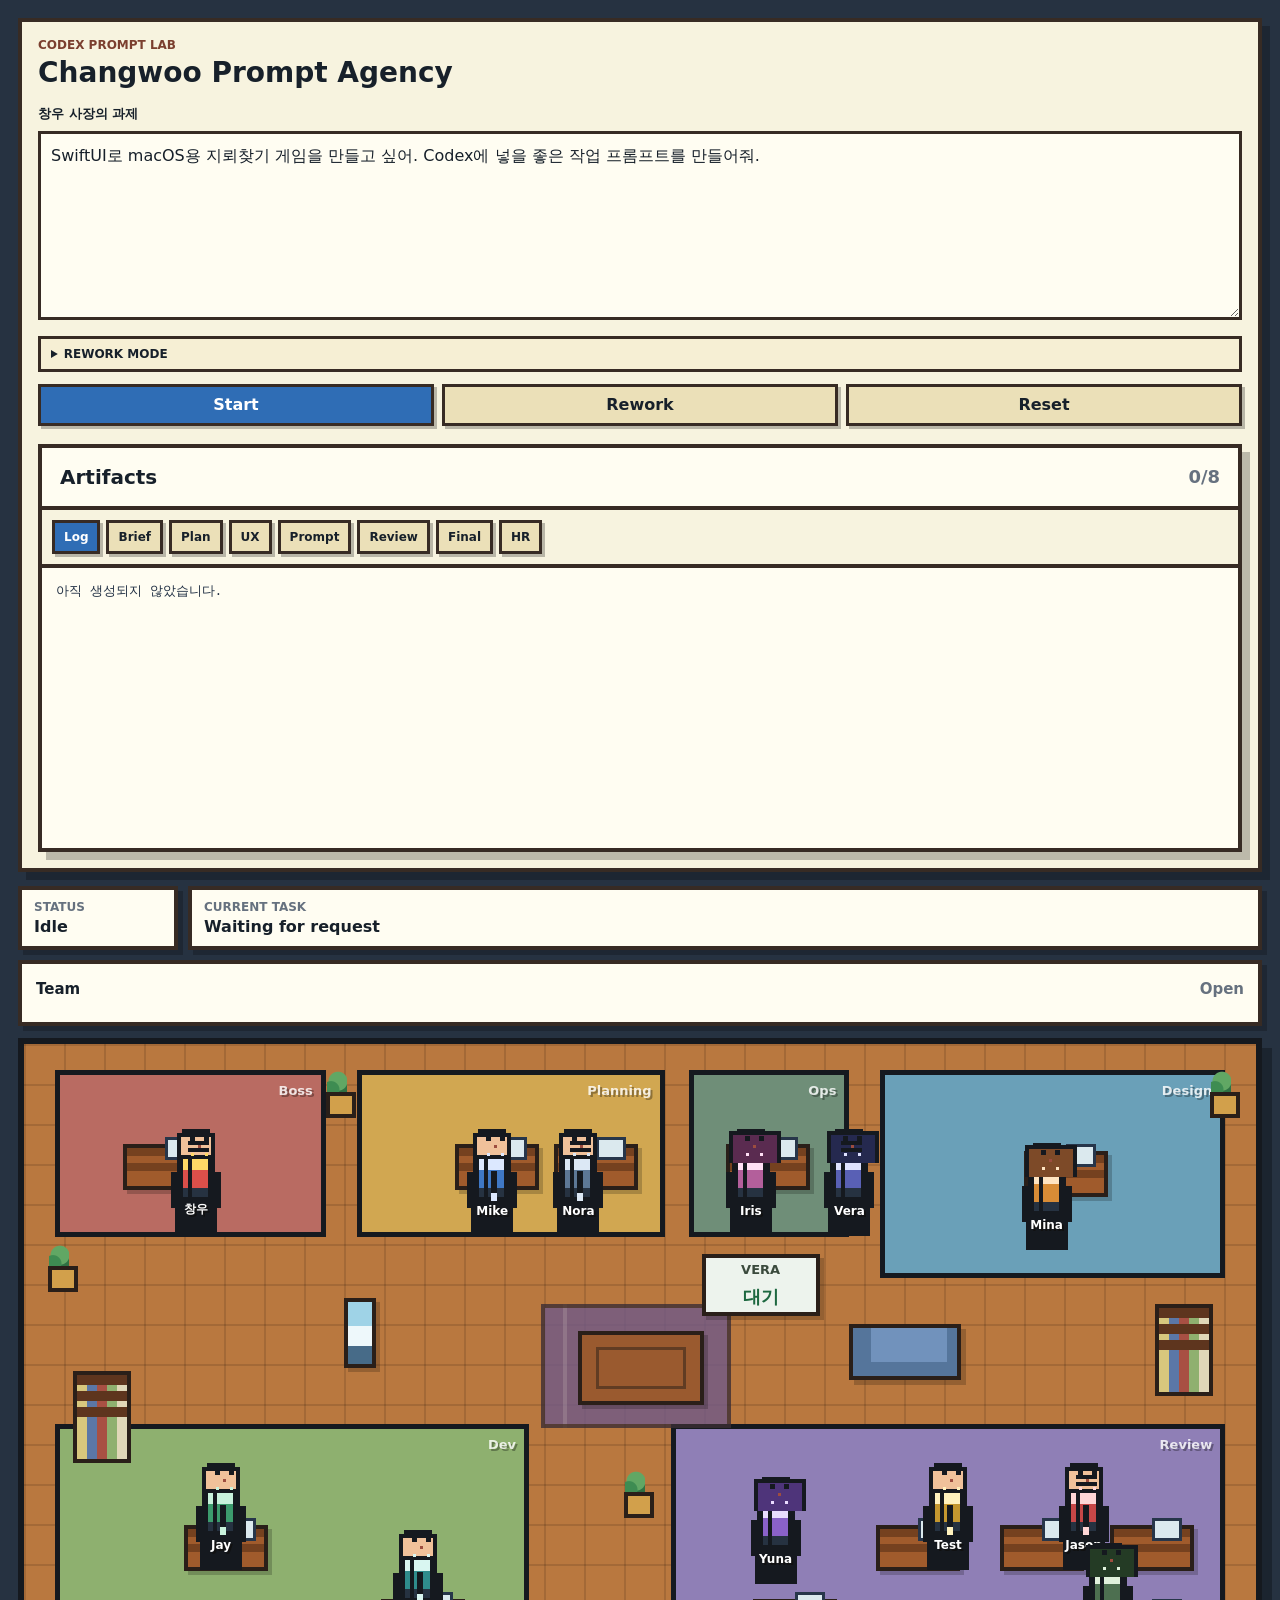
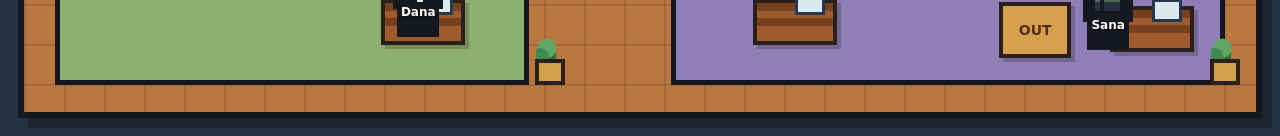
==== commit b33cbbe5: "Clarify importance scoring and HR contributions" ====
--- a/office-game.html
+++ b/office-game.html
@@ -206,7 +206,7 @@
             <div class="rug rug-meeting"></div>
             <div class="bookshelf bookshelf-left"></div>
             <div class="bookshelf bookshelf-right"></div>
-            <div class="whiteboard whiteboard-main" id="scoreBoard">SCORE<br /><strong>--</strong></div>
+            <div class="whiteboard whiteboard-main" id="scoreBoard">VERA<br /><strong>대기</strong></div>
             <div class="sofa sofa-lounge"></div>
             <div class="water-cooler"></div>
             <div class="plant plant-a"></div>
--- a/office-game.css
+++ b/office-game.css
@@ -881,6 +881,11 @@
   animation: walk 260ms steps(2) infinite;
 }
 
+.agent.working .sprite {
+  animation: work-bob 520ms steps(2) infinite;
+  filter: drop-shadow(0 0 5px rgba(255, 236, 143, 0.85));
+}
+
 .agent strong {
   position: absolute;
   left: 50%;
@@ -1156,6 +1161,20 @@
   }
 }
 
+@keyframes work-bob {
+  0% {
+    transform: translateX(-50%) translateY(0);
+  }
+
+  50% {
+    transform: translateX(-50%) translateY(-3px);
+  }
+
+  100% {
+    transform: translateX(-50%) translateY(0);
+  }
+}
+
 @keyframes bubble-in {
   0% {
     transform: translateX(-50%) translateY(6px);
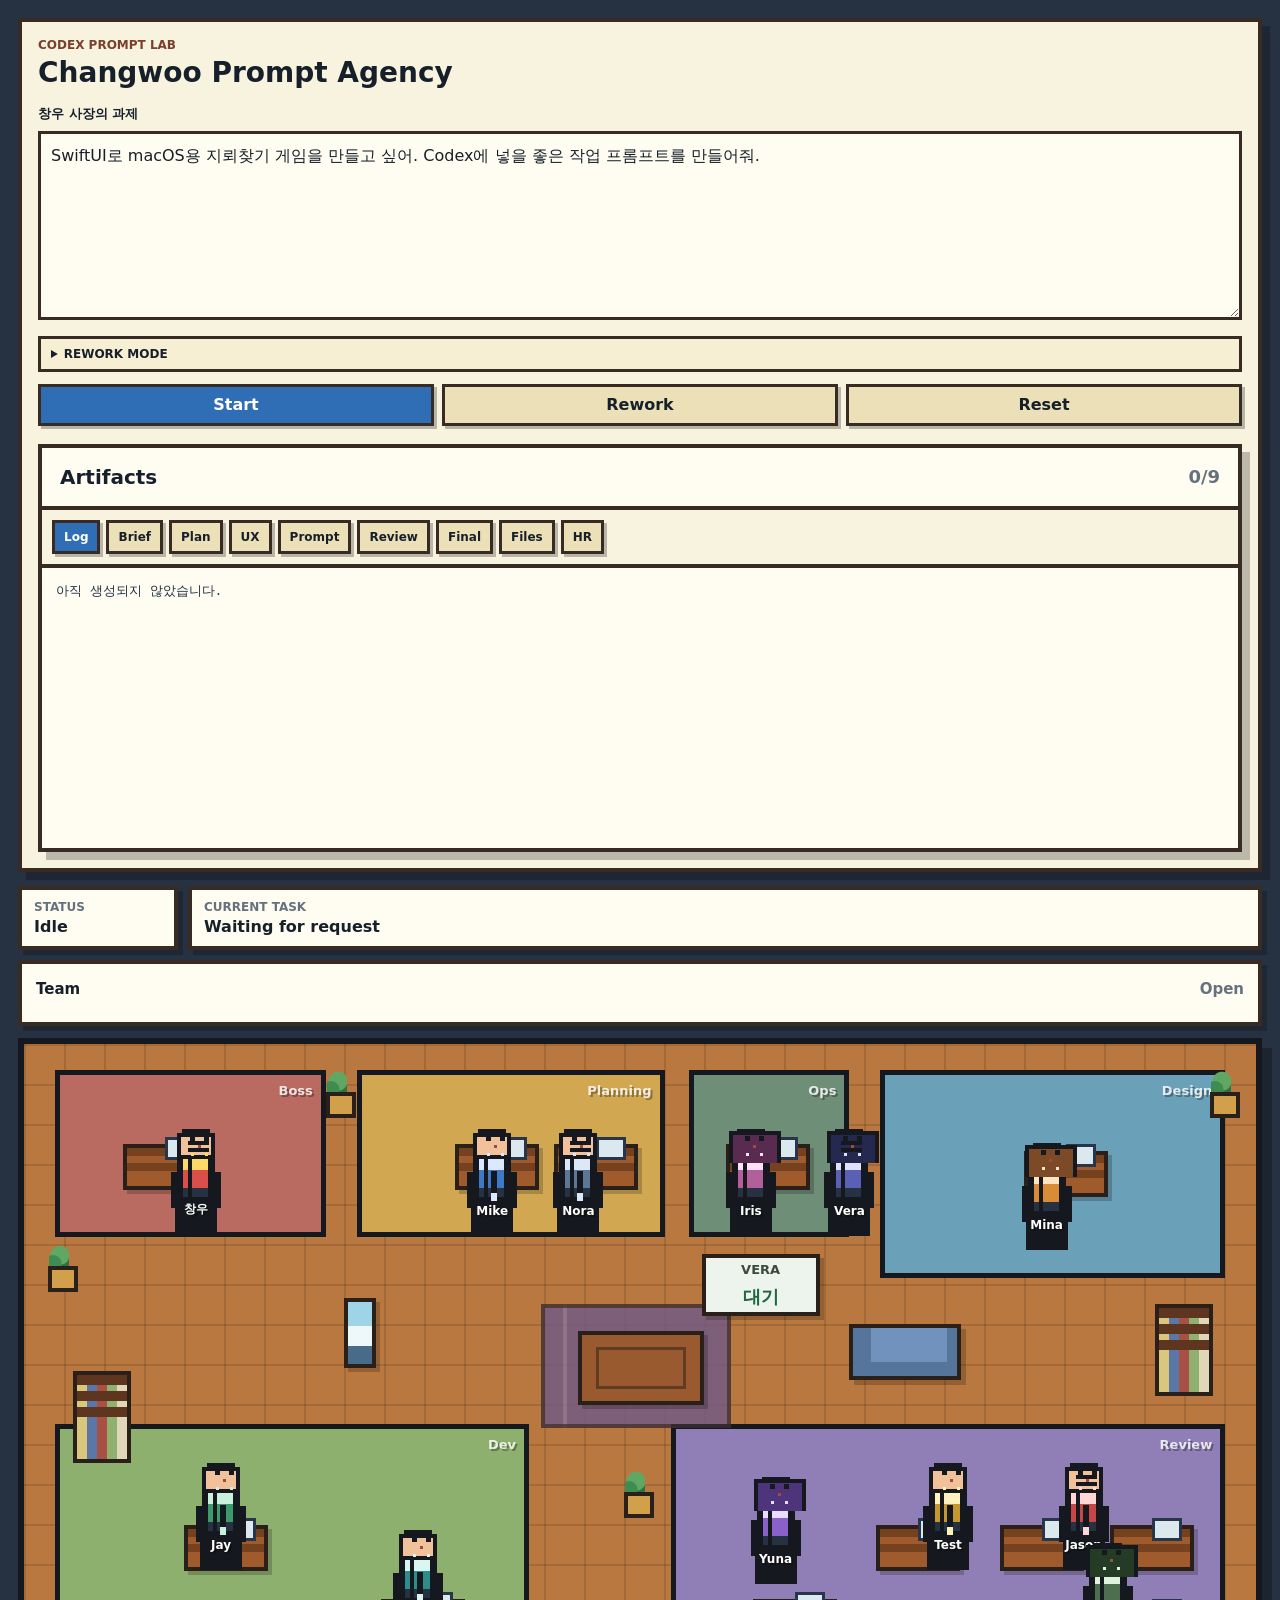
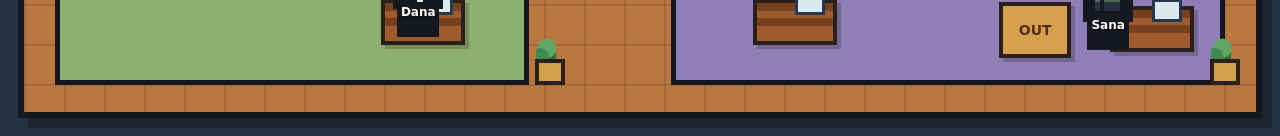
==== commit 35c5b950: "Add pipeline jobs progress and file artifacts" ====
--- a/office-game.html
+++ b/office-game.html
@@ -34,7 +34,7 @@
             <div class="panel-head">
               <button id="artifactToggle" class="artifact-toggle" type="button" aria-expanded="true">
                 <span>Artifacts</span>
-                <strong id="artifactCount">0/8</strong>
+                <strong id="artifactCount">0/9</strong>
               </button>
             </div>
             <div class="artifact-tabs">
@@ -45,6 +45,7 @@
               <button class="artifact-tab" data-artifact="dev">Prompt</button>
               <button class="artifact-tab" data-artifact="review">Review</button>
               <button class="artifact-tab" data-artifact="final">Final</button>
+              <button class="artifact-tab" data-artifact="files">Files</button>
               <button class="artifact-tab" data-artifact="hr">HR</button>
             </div>
             <pre id="artifactOutput">아직 실행 전입니다.</pre>
